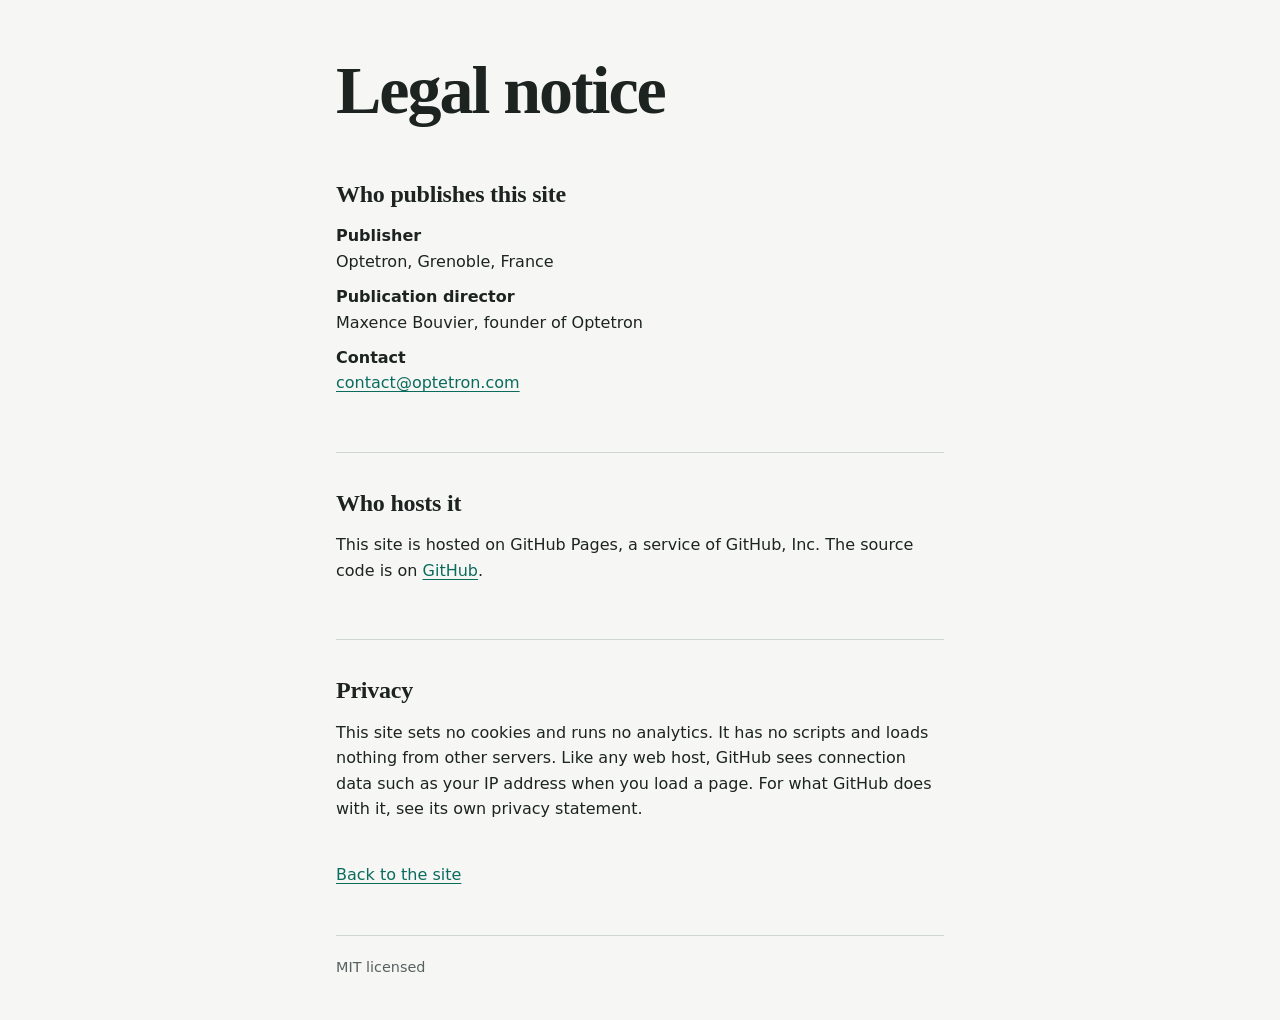
==== docs/legal.html @ 1646165f "megatask: spec-driven workflow skills for Claude Code Co-Authored-By: Claude Sonnet 5.5 <noreply@ant" ====
<!doctype html>
<html lang="en">
<head>
<meta charset="utf-8">
<meta name="viewport" content="width=device-width, initial-scale=1">
<meta name="color-scheme" content="light dark">
<title>Legal notice - megatask</title>
<link rel="stylesheet" href="style.css">
</head>
<body>
<header class="masthead">
<h1>Legal notice</h1>
</header>
<main>
<section id="publisher">
<h2>Who publishes this site</h2>
<dl class="facts">
<dt>Publisher</dt>
<dd>Optetron, Grenoble, France</dd>
<dt>Publication director</dt>
<dd>Maxence Bouvier, founder of Optetron</dd>
<dt>Contact</dt>
<dd><a href="mailto:contact@optetron.com">contact@optetron.com</a></dd>
</dl>
</section>
<section id="hosting">
<h2>Who hosts it</h2>
<p>This site is hosted on GitHub Pages, a service of GitHub, Inc. The source code is on <a href="https://github.com/MaxenceBouvier/megatask">GitHub</a>.</p>
</section>
<section id="privacy">
<h2>Privacy</h2>
<p>This site sets no cookies and runs no analytics. It has no scripts and loads nothing from other servers. Like any web host, GitHub sees connection data such as your IP address when you load a page. For what GitHub does with it, see its own privacy statement.</p>
</section>
<p><a class="back" href="index.html">Back to the site</a></p>
</main>
<footer id="footer-legal">
<p><span>MIT licensed</span></p>
</footer>
</body>
</html>
---- docs/style.css ----
:root {
  --bg: #f6f7f5;
  --fg: #1c2321;
  --muted: #566160;
  --rule: #cfd6d2;
  --accent: #0b6b5d;
  --code-bg: #14201d;
  --code-fg: #d9efe8;
  --soft: #e9eeeb;
  --serif: ui-serif, "Iowan Old Style", "Palatino Linotype", Palatino, Georgia, serif;
  --sans: system-ui, -apple-system, "Segoe UI", Roboto, "Helvetica Neue", Arial, sans-serif;
  --mono: ui-monospace, SFMono-Regular, Menlo, Consolas, monospace;
}
@media (prefers-color-scheme: dark) {
  :root {
    --bg: #111715;
    --fg: #e4eae7;
    --muted: #9aa8a3;
    --rule: #2d3a36;
    --accent: #5fd0b8;
    --code-bg: #0a0f0e;
    --code-fg: #cfeee5;
    --soft: #1a2320;
  }
}
* { box-sizing: border-box; }
html { -webkit-text-size-adjust: 100%; }
body {
  margin: 0;
  background: var(--bg);
  color: var(--fg);
  font: 1rem/1.6 var(--sans);
}
main, footer, .masthead {
  max-width: 40rem;
  margin: 0 auto;
  padding-left: 16px;
  padding-right: 16px;
}
.masthead { padding-top: 3.5rem; padding-bottom: 0.5rem; }
.masthead h1 {
  font: 700 clamp(2.6rem, 11vw, 4.25rem)/1 var(--serif);
  letter-spacing: -0.03em;
  margin: 0 0 0.75rem;
}
.masthead p { margin: 0; color: var(--muted); font-size: 1.1rem; }
section { padding: 2.25rem 0 0.5rem; }
section + section { border-top: 1px solid var(--rule); margin-top: 2rem; }
h2 { font: 700 1.5rem/1.2 var(--serif); letter-spacing: -0.01em; margin: 0 0 0.9rem; }
p { margin: 0 0 1rem; }
a { color: var(--accent); text-underline-offset: 0.2em; }
a:focus-visible { outline: 3px solid var(--accent); outline-offset: 3px; border-radius: 2px; }
ol.steps { list-style: none; margin: 0; padding: 0; counter-reset: step; }
ol.steps li {
  counter-increment: step;
  position: relative;
  padding: 0.2rem 0 0.2rem 3rem;
  margin-bottom: 1rem;
}
ol.steps li::before {
  content: counter(step);
  position: absolute;
  left: 0;
  top: 0;
  width: 2.1rem;
  height: 2.1rem;
  display: grid;
  place-items: center;
  border: 1.5px solid var(--accent);
  border-radius: 50%;
  color: var(--accent);
  font: 700 1rem/1 var(--serif);
}
pre {
  max-width: 100%;
  overflow-wrap: normal;
  background: var(--code-bg);
  color: var(--code-fg);
  font: 0.875rem/1.7 var(--mono);
  padding: 1rem 1.1rem;
  margin: 1rem 0;
  border-radius: 6px;
  overflow-x: auto;
}
pre code { font: inherit; }
.note {
  background: var(--soft);
  border-left: 3px solid var(--accent);
  padding: 0.8rem 1rem;
  margin: 1rem 0;
}
.price { font: 700 1.2rem/1.3 var(--serif); }
section[data-state="before-payment"] .soon { color: var(--muted); font-style: italic; }
footer {
  margin-top: 3rem;
  padding-bottom: 2.5rem;
  color: var(--muted);
  font-size: 0.9rem;
}
footer p { margin: 0; padding-top: 1.25rem; border-top: 1px solid var(--rule); display: flex; flex-wrap: wrap; gap: 0.25rem 1.25rem; }
dl.facts { margin: 0 0 1rem; }
dl.facts dt { font-weight: 700; margin-top: 0.6rem; }
dl.facts dd { margin: 0; }
.back { display: inline-block; margin-top: 1rem; }
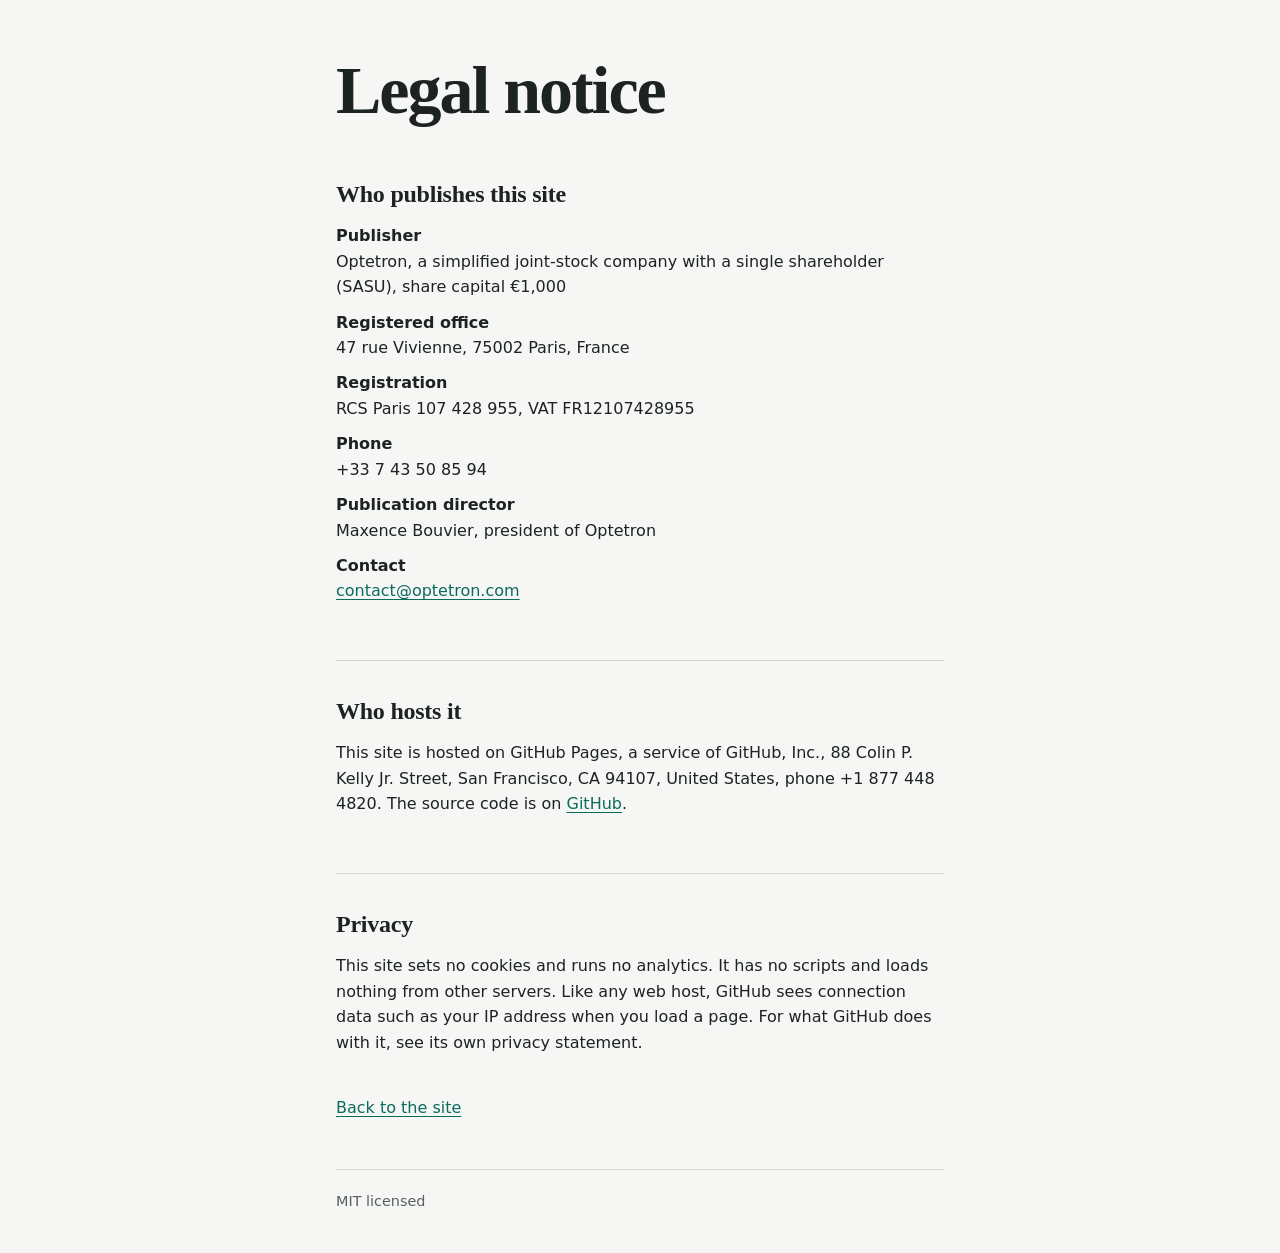
==== commit edd79c0c: "Name Optetron SAS as the rights holder and complete the legal notice Every LICENSE and NOTICE (the r" ====
--- a/docs/legal.html
+++ b/docs/legal.html
@@ -16,16 +16,22 @@
 <h2>Who publishes this site</h2>
 <dl class="facts">
 <dt>Publisher</dt>
-<dd>Optetron, Grenoble, France</dd>
+<dd>Optetron, a simplified joint-stock company with a single shareholder (SASU), share capital €1,000</dd>
+<dt>Registered office</dt>
+<dd>47 rue Vivienne, 75002 Paris, France</dd>
+<dt>Registration</dt>
+<dd>RCS Paris 107 428 955, VAT FR12107428955</dd>
+<dt>Phone</dt>
+<dd>+33 7 43 50 85 94</dd>
 <dt>Publication director</dt>
-<dd>Maxence Bouvier, founder of Optetron</dd>
+<dd>Maxence Bouvier, president of Optetron</dd>
 <dt>Contact</dt>
 <dd><a href="mailto:contact@optetron.com">contact@optetron.com</a></dd>
 </dl>
 </section>
 <section id="hosting">
 <h2>Who hosts it</h2>
-<p>This site is hosted on GitHub Pages, a service of GitHub, Inc. The source code is on <a href="https://github.com/MaxenceBouvier/megatask">GitHub</a>.</p>
+<p>This site is hosted on GitHub Pages, a service of GitHub, Inc., 88 Colin P. Kelly Jr. Street, San Francisco, CA 94107, United States, phone +1 877 448 4820. The source code is on <a href="https://github.com/MaxenceBouvier/megatask">GitHub</a>.</p>
 </section>
 <section id="privacy">
 <h2>Privacy</h2>
--- a/docs/style.css
+++ b/docs/style.css
@@ -90,7 +90,6 @@
   margin: 1rem 0;
 }
 .price { font: 700 1.2rem/1.3 var(--serif); }
-section[data-state="before-payment"] .soon { color: var(--muted); font-style: italic; }
 footer {
   margin-top: 3rem;
   padding-bottom: 2.5rem;
